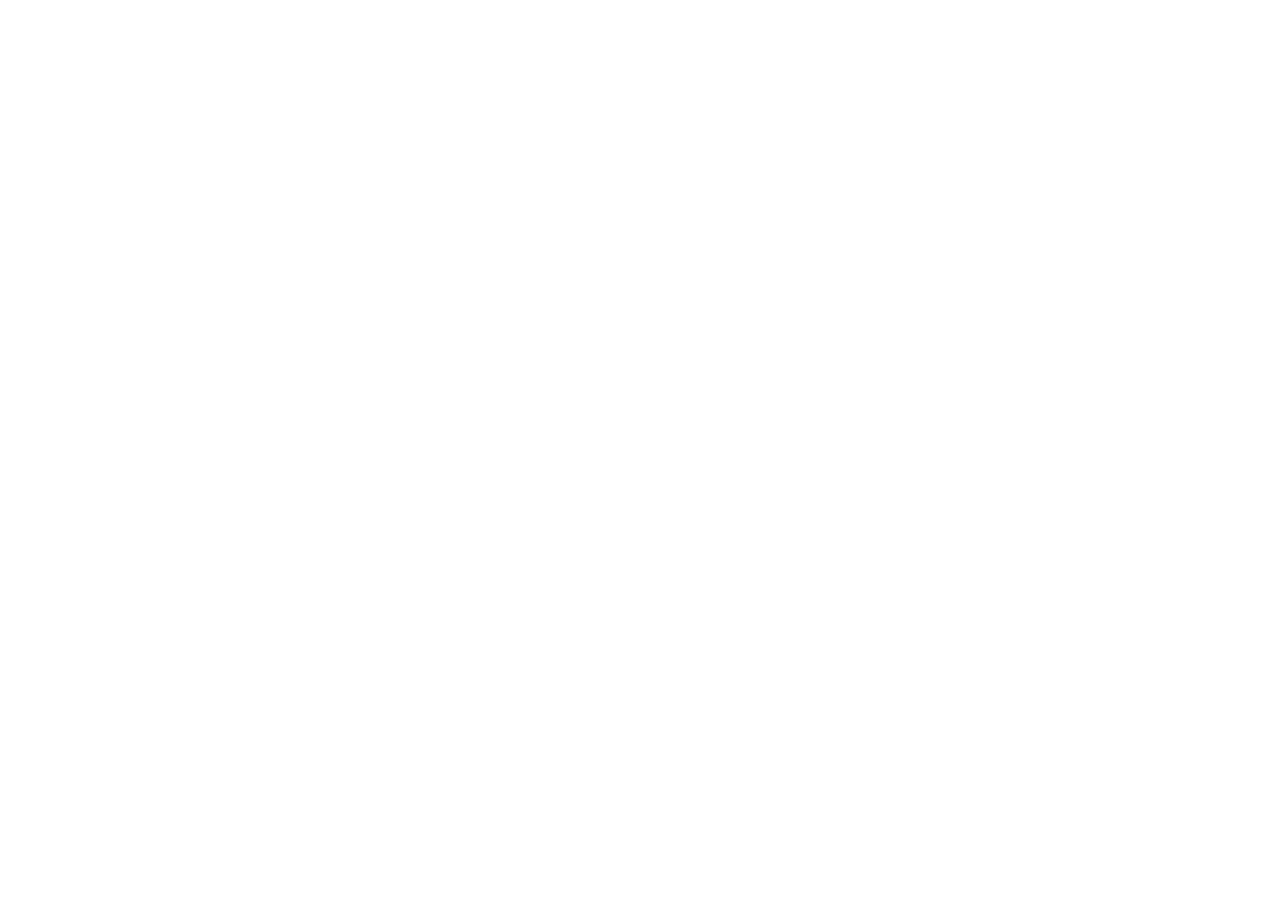
==== projects/github_user_search_app/index.html @ 3b8bc11b "Added the basic setup of github user search app" ====
<!DOCTYPE html>
<html lang="en">
  <head>
    <meta charset="UTF-8" />
    <meta name="viewport" content="width=device-width, initial-scale=1.0" />
    <title>Github User Search App</title>
    <link rel="preconnect" href="https://fonts.googleapis.com" />
    <link rel="preconnect" href="https://fonts.gstatic.com" crossorigin />
    <link
      href="https://fonts.googleapis.com/css2?family=Space+Mono:wght@400;700&display=swap"
      rel="stylesheet"
    />
    <link rel="stylesheet" href="./app.css" type="text/css" />
  </head>
  <body>
    <script src="./app.js" async></script>
  </body>
</html>
---- projects/github_user_search_app/app.css ----
* {
  padding: 0;
  margin: 0;
  box-sizing: border-box;
  font-family: "Space Mono", monospace;
}

:root {
  /* Colors */
  --color-5: #f6f8ff;
  --color-6: #fefefe;

  /* Sizes */
  --heading-size-1: 26px;
  --heading-size-2: 22px;
  --heading-size-3: 16px;
  --heading-size-4: 13px;
  --heading-line-size-1: 38px;
  --heading-line-size-2: 33px;
  --heading-line-size-3: 24px;
  --heading-line-size-4: 20px;
  --text-size: 15px;
  --text-line: 25px;
}

@media (prefers-color-scheme: light) {
  :root {
    --color-1: #0079ff;
    --color-2: #697c9a;
    --color-3: #4b6a9b;
    --color-4: #2b3442;
  }
}

@media (prefers-color-scheme: dark) {
  :root {
    --color-1: #0079ff;
    --color-2: #ffffff;
    --color-3: #141d2f;
    --color-4: #1e2a47;
  }
}

h1,
h2 {
  /* Bold */
  font-weight: 700;
}
h3,
h4,
p,
a {
  /* Regular */
  font-weight: 400;
}
h1 {
  font-size: var(--heading-size-1);
  line-height: var(--heading-line-size-1);
}
h2 {
  font-size: var(--heading-size-2);
  line-height: var(--heading-line-size-2);
}
h3 {
  font-size: var(--heading-size-3);
  line-height: var(--heading-line-size-3);
}
h4 {
  font-size: var(--heading-size-4);
  line-height: var(--heading-line-size-4);
}
p,
a {
  font-size: var(--text-size);
  line-height: var(--text-line);
}
a:hover {
  border-bottom: 1px solid var(--color-2);
}
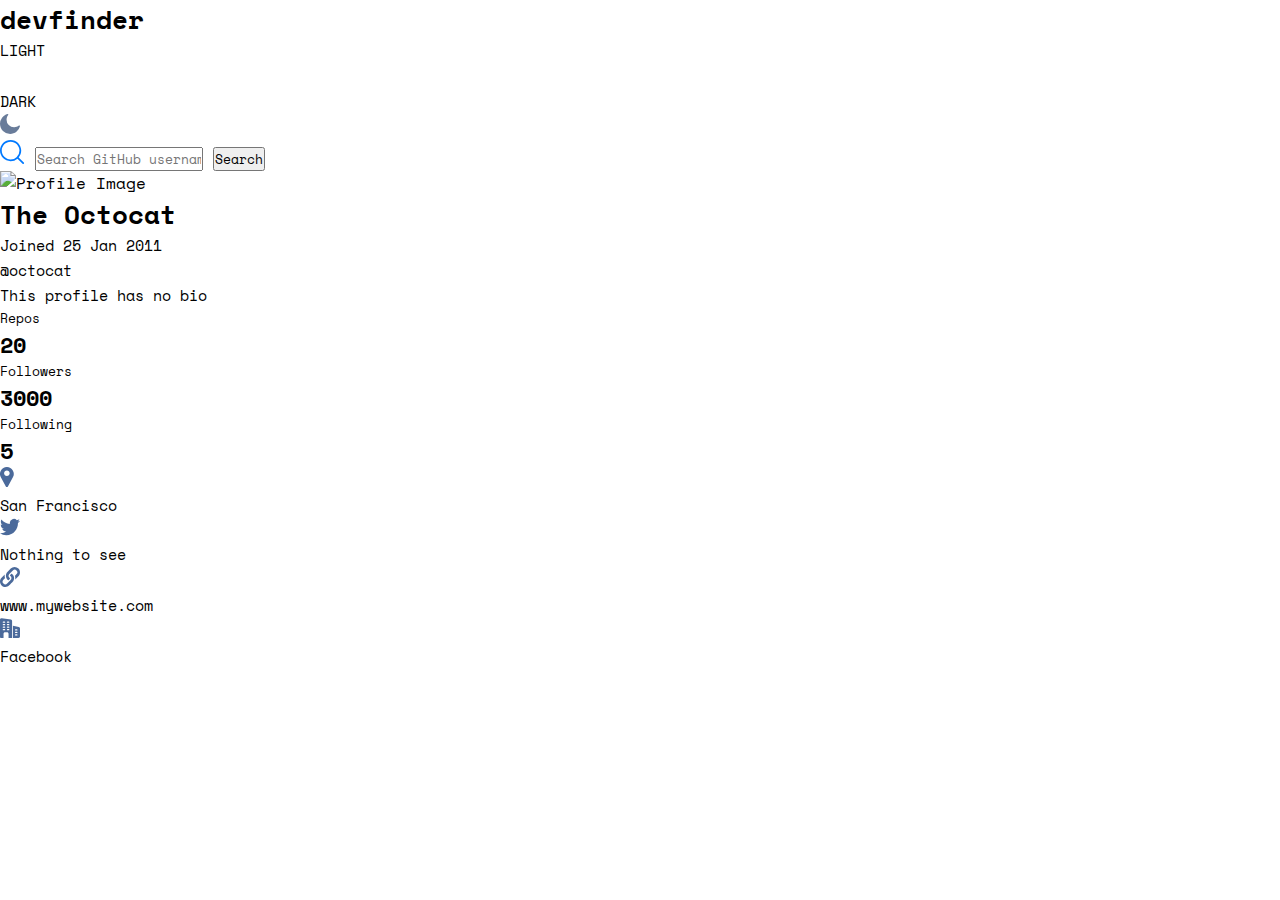
==== commit 277026c8: "Added HTML structure of the github user search app" ====
--- a/projects/github_user_search_app/index.html
+++ b/projects/github_user_search_app/index.html
@@ -13,6 +13,71 @@
     <link rel="stylesheet" href="./app.css" type="text/css" />
   </head>
   <body>
+    <section>
+      <header>
+        <h1>devfinder</h1>
+        <span class="design">
+          <span class="design__light__mode">
+            <p>LIGHT</p>
+            <img alt="LIGHT MODE" src="./assets/icon-sun.svg" />
+          </span>
+          <span class="design__dark__mode">
+            <p>DARK</p>
+            <img alt="DARK MODE" src="./assets/icon-moon.svg" />
+          </span>
+        </span>
+      </header>
+      <nav>
+        <img alt="Search" src="./assets/icon-search.svg" />
+        <input type="text" placeholder="Search GitHub username…" />
+        <button>Search</button>
+      </nav>
+      <main>
+        <img alt="Profile Image" src="" />
+        <span class="profile">
+          <span class="profile__bio">
+            <span class="profile__bio__header">
+              <h1>The Octocat</h1>
+              <p>Joined 25 Jan 2011</p>
+            </span>
+            <p>@octocat</p>
+            <p>This profile has no bio</p>
+          </span>
+          <span class="profile__metrics">
+            <span class="profile__metrics__card">
+              <h4>Repos</h4>
+              <h2>20</h2>
+            </span>
+            <span class="profile__metrics__card">
+              <h4>Followers</h4>
+              <h2>3000</h2>
+            </span>
+            <span class="profile__metrics__card">
+              <h4>Following</h4>
+              <h2>5</h2>
+            </span>
+          </span>
+          <span class="profile__details">
+            <span class="profile__details__card">
+              <img alt="" src="./assets/icon-location.svg" />
+              <p>San Francisco</p>
+            </span>
+            <span class="profile__details__card">
+              <img alt="" src="./assets/icon-twitter.svg" />
+              <p>Nothing to see</p>
+            </span>
+            <span class="profile__details__card">
+              <img alt="" src="./assets/icon-website.svg" />
+              <p>www.mywebsite.com</p>
+            </span>
+            <span class="profile__details__card">
+              <img alt="" src="./assets/icon-company.svg" />
+              <p>Facebook</p>
+            </span>
+          </span>
+        </span>
+      </main>
+    </section>
     <script src="./app.js" async></script>
   </body>
 </html>
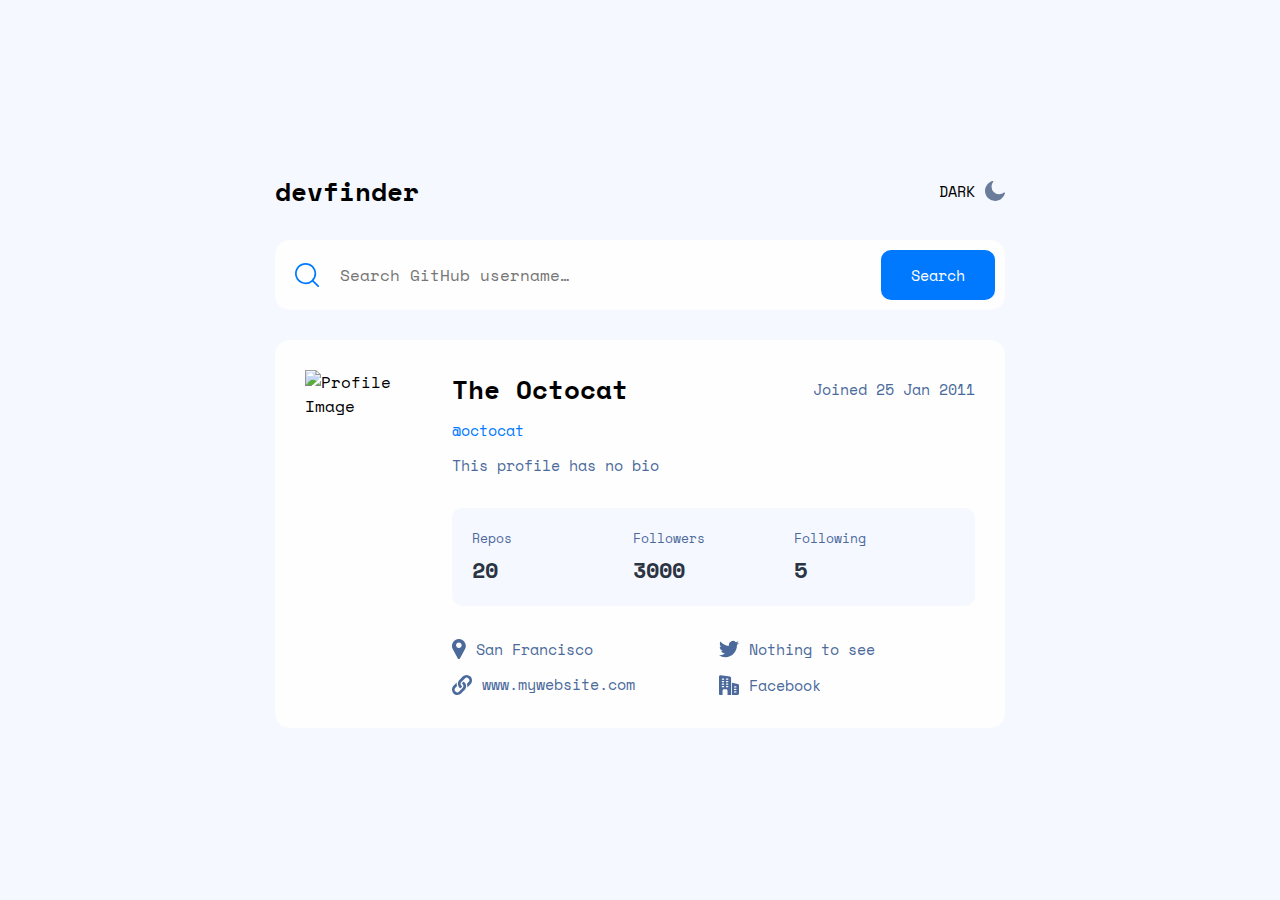
==== commit a1e188ff: "Added the CSS styles fro the github user search app" ====
--- a/projects/github_user_search_app/index.html
+++ b/projects/github_user_search_app/index.html
@@ -13,7 +13,7 @@
     <link rel="stylesheet" href="./app.css" type="text/css" />
   </head>
   <body>
-    <section>
+    <section id="main__section">
       <header>
         <h1>devfinder</h1>
         <span class="design">
@@ -28,19 +28,23 @@
         </span>
       </header>
       <nav>
-        <img alt="Search" src="./assets/icon-search.svg" />
-        <input type="text" placeholder="Search GitHub username…" />
+        <span>
+          <img alt="Search" src="./assets/icon-search.svg" />
+          <input type="text" placeholder="Search GitHub username…" />
+        </span>
         <button>Search</button>
       </nav>
       <main>
-        <img alt="Profile Image" src="" />
+        <span class="profile__image">
+          <img alt="Profile Image" src="" />
+        </span>
         <span class="profile">
           <span class="profile__bio">
             <span class="profile__bio__header">
               <h1>The Octocat</h1>
               <p>Joined 25 Jan 2011</p>
             </span>
-            <p>@octocat</p>
+            <p class="profile__bio__header__name">@octocat</p>
             <p>This profile has no bio</p>
           </span>
           <span class="profile__metrics">
@@ -68,7 +72,7 @@
             </span>
             <span class="profile__details__card">
               <img alt="" src="./assets/icon-website.svg" />
-              <p>www.mywebsite.com</p>
+              <a href="">www.mywebsite.com</a>
             </span>
             <span class="profile__details__card">
               <img alt="" src="./assets/icon-company.svg" />
--- a/projects/github_user_search_app/app.css
+++ b/projects/github_user_search_app/app.css
@@ -6,10 +6,6 @@
 }
 
 :root {
-  /* Colors */
-  --color-5: #f6f8ff;
-  --color-6: #fefefe;
-
   /* Sizes */
   --heading-size-1: 26px;
   --heading-size-2: 22px;
@@ -21,14 +17,22 @@
   --heading-line-size-4: 20px;
   --text-size: 15px;
   --text-line: 25px;
+
+  /* Spaces */
+  --space-1: 30px;
+  --space-2: 20px;
+  --space-3: 10px;
+  --space-4: 5px;
 }
 
 @media (prefers-color-scheme: light) {
   :root {
     --color-1: #0079ff;
-    --color-2: #697c9a;
-    --color-3: #4b6a9b;
+    --color-2: #4b6a9b;
+    --color-3: #697c9a;
     --color-4: #2b3442;
+    --background-color-1: #f6f8ff;
+    --background-color-2: #fefefe;
   }
 }
 
@@ -38,6 +42,8 @@
     --color-2: #ffffff;
     --color-3: #141d2f;
     --color-4: #1e2a47;
+    --background-color-1: #141d2f;
+    --background-color-2: #1e2a47;
   }
 }
 
@@ -49,7 +55,8 @@
 h3,
 h4,
 p,
-a {
+a,
+button {
   /* Regular */
   font-weight: 400;
 }
@@ -61,7 +68,8 @@
   font-size: var(--heading-size-2);
   line-height: var(--heading-line-size-2);
 }
-h3 {
+h3,
+input {
   font-size: var(--heading-size-3);
   line-height: var(--heading-line-size-3);
 }
@@ -70,10 +78,186 @@
   line-height: var(--heading-line-size-4);
 }
 p,
-a {
+a,
+button {
   font-size: var(--text-size);
   line-height: var(--text-line);
 }
+a {
+  text-decoration: none;
+  color: inherit;
+  border-bottom: 1px solid transparent;
+}
 a:hover {
-  border-bottom: 1px solid var(--color-2);
-}
+  border-color: var(--color-2);
+}
+
+body {
+  display: flex;
+  align-items: center;
+  justify-content: center;
+  width: 100vw;
+  min-height: 100vh;
+  background: var(--background-color-1);
+}
+
+#main__section {
+  display: flex;
+  flex-direction: column;
+  gap: var(--space-1);
+  width: 730px;
+}
+
+#main__section header {
+  display: flex;
+  align-items: center;
+  justify-content: space-between;
+}
+
+#main__section header .design  .design__light__mode,
+#main__section header .design  .design__dark__mode {
+  display: flex;
+  align-items: center;
+  gap: var(--space-3);
+  cursor: pointer;
+}
+#main__section header .design .design__light__mode {
+  display: none;
+}
+
+#main__section nav {
+  display: flex;
+  justify-content: space-between;
+  background: var(--background-color-2);
+  padding: var(--space-3);
+  border-radius: 15px;
+  gap: var(--space-3);
+}
+
+#main__section nav span {
+  display: flex;
+  align-items: center;
+  gap: calc(var(--space-3) * 2);
+  width: 100%;
+  padding-left: var(--space-3);
+}
+
+#main__section nav span input {
+  background: none;
+  appearance: none;
+  border: none;
+  outline: none;
+  width: 100%;
+}
+
+#main__section nav button {
+  background: var(--color-1);
+  border: none;
+  outline: none;
+  appearance: none;
+  color: #fff;
+  height: 50px;
+  padding: 0 var(--space-1);
+  border-radius: 10px;
+  transition: 0.2s ease-in-out;
+}
+
+#main__section nav button:hover {
+  background: #2389ff;
+}
+
+#main__section nav button:active {
+  transform: scale(0.9);
+}
+
+#main__section main {
+  display: flex;
+  padding: var(--space-1);
+  background: var(--background-color-2);
+  border-radius: 15px;
+  gap: var(--space-1);
+}
+
+#main__section .profile__image {
+  width: 117px;
+  height: 117px;
+  min-width: 117px;
+  min-height: 117px;
+  border-radius: 50%;
+}
+
+#main__section .profile__image img {
+  width: 100%;
+  height: 100%;
+  object-fit: cover;
+}
+
+#main__section main .profile {
+  display: flex;
+  flex-direction: column;
+  gap: var(--space-1);
+  width: 100%;
+}
+
+#main__section main .profile .profile__bio {
+  display: flex;
+  flex-direction: column;
+  gap: var(--space-3);
+  width: 100%;
+}
+
+#main__section main .profile .profile__bio p:nth-child(3),
+#main__section main .profile .profile__bio p:nth-child(2) {
+  color: var(--color-2);
+}
+
+#main__section main .profile .profile__bio .profile__bio__header__name {
+  color: var(--color-1) !important;
+}
+
+#main__section main .profile .profile__bio .profile__bio__header {
+  display: flex;
+  align-items: center;
+  justify-content: space-between;
+  width: 100%;
+}
+
+#main__section main .profile .profile__metrics {
+  display: grid;
+  grid-template-columns: 1fr 1fr 1fr;
+  padding: var(--space-2);
+  border-radius: 10px;
+  background: var(--background-color-1);
+}
+
+#main__section main .profile .profile__metrics .profile__metrics__card {
+  display: flex;
+  flex-direction: column;
+  gap: var(--space-4);
+}
+
+#main__section main .profile .profile__metrics .profile__metrics__card h4 {
+  color: var(--color-2);
+}
+
+#main__section main .profile .profile__metrics .profile__metrics__card h2 {
+  color: var(--color-4);
+}
+
+#main__section main .profile .profile__details {
+  display: grid;
+  grid-template-columns: 1fr 1fr;
+  grid-template-rows: 1fr 1fr;
+  gap: var(--space-3);
+}
+
+#main__section main .profile .profile__details .profile__details__card {
+  display: flex;
+  align-items: center;
+  gap: var(--space-3);
+}
+
+#main__section main .profile .profile__details .profile__details__card p,
+#main__section main .profile .profile__details .profile__details__card a {
+  color: var(--color-2);
+}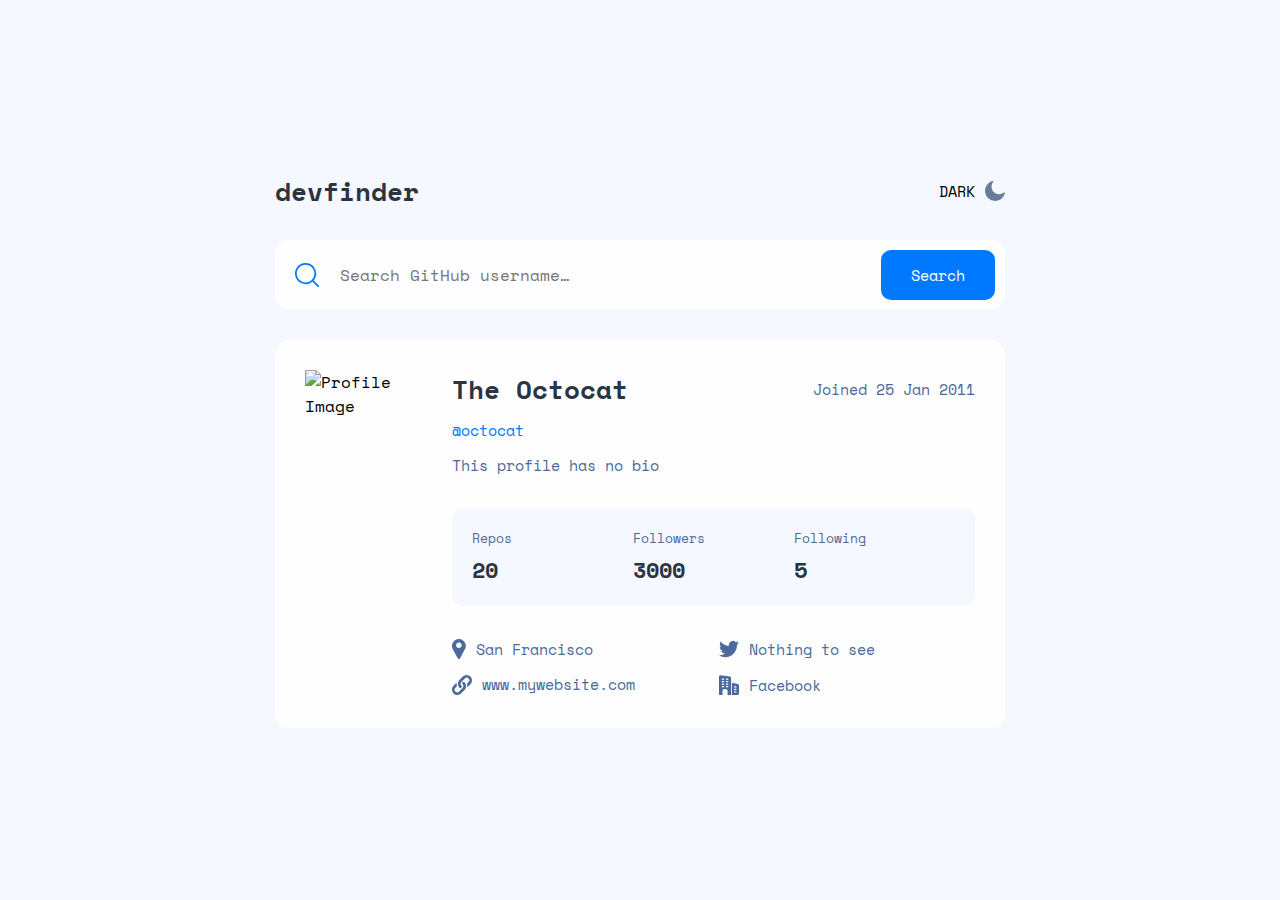
==== commit 4b47f8f0: "Added js for github user search app" ====
--- a/projects/github_user_search_app/index.html
+++ b/projects/github_user_search_app/index.html
@@ -13,7 +13,7 @@
     <link rel="stylesheet" href="./app.css" type="text/css" />
   </head>
   <body>
-    <section id="main__section">
+    <section id="section">
       <header>
         <h1>devfinder</h1>
         <span class="design">
@@ -45,38 +45,42 @@
               <p>Joined 25 Jan 2011</p>
             </span>
             <p class="profile__bio__header__name">@octocat</p>
-            <p>This profile has no bio</p>
+            <p class="profile__bio__header__description">
+              This profile has no bio
+            </p>
           </span>
           <span class="profile__metrics">
             <span class="profile__metrics__card">
               <h4>Repos</h4>
-              <h2>20</h2>
+              <h2 class="profile__metrics__card__repositories">20</h2>
             </span>
             <span class="profile__metrics__card">
               <h4>Followers</h4>
-              <h2>3000</h2>
+              <h2 class="profile__metrics__card__followers">3000</h2>
             </span>
             <span class="profile__metrics__card">
               <h4>Following</h4>
-              <h2>5</h2>
+              <h2 class="profile__metrics__card__following">5</h2>
             </span>
           </span>
           <span class="profile__details">
             <span class="profile__details__card">
               <img alt="" src="./assets/icon-location.svg" />
-              <p>San Francisco</p>
+              <p class="profile__details__card__location">San Francisco</p>
             </span>
             <span class="profile__details__card">
               <img alt="" src="./assets/icon-twitter.svg" />
-              <p>Nothing to see</p>
+              <p class="profile__details__card__twitter">Nothing to see</p>
             </span>
             <span class="profile__details__card">
               <img alt="" src="./assets/icon-website.svg" />
-              <a href="">www.mywebsite.com</a>
+              <a href="" class="profile__details__card__website"
+                >www.mywebsite.com</a
+              >
             </span>
             <span class="profile__details__card">
               <img alt="" src="./assets/icon-company.svg" />
-              <p>Facebook</p>
+              <p class="profile__details__card__company">Facebook</p>
             </span>
           </span>
         </span>
--- a/projects/github_user_search_app/app.css
+++ b/projects/github_user_search_app/app.css
@@ -41,7 +41,7 @@
     --color-1: #0079ff;
     --color-2: #ffffff;
     --color-3: #141d2f;
-    --color-4: #1e2a47;
+    --color-4: #fff;
     --background-color-1: #141d2f;
     --background-color-2: #1e2a47;
   }
@@ -101,31 +101,35 @@
   background: var(--background-color-1);
 }
 
-#main__section {
+#section {
   display: flex;
   flex-direction: column;
   gap: var(--space-1);
   width: 730px;
 }
 
-#main__section header {
+#section header {
   display: flex;
   align-items: center;
   justify-content: space-between;
 }
 
-#main__section header .design  .design__light__mode,
-#main__section header .design  .design__dark__mode {
+#section header h1 {
+  color: var(--color-4);
+}
+
+#section header .design  .design__light__mode,
+#section header .design  .design__dark__mode {
   display: flex;
   align-items: center;
   gap: var(--space-3);
   cursor: pointer;
 }
-#main__section header .design .design__light__mode {
+#section header .design .design__light__mode {
   display: none;
 }
 
-#main__section nav {
+#section nav {
   display: flex;
   justify-content: space-between;
   background: var(--background-color-2);
@@ -134,7 +138,7 @@
   gap: var(--space-3);
 }
 
-#main__section nav span {
+#section nav span {
   display: flex;
   align-items: center;
   gap: calc(var(--space-3) * 2);
@@ -142,7 +146,7 @@
   padding-left: var(--space-3);
 }
 
-#main__section nav span input {
+#section nav span input {
   background: none;
   appearance: none;
   border: none;
@@ -150,7 +154,7 @@
   width: 100%;
 }
 
-#main__section nav button {
+#section nav button {
   background: var(--color-1);
   border: none;
   outline: none;
@@ -162,15 +166,15 @@
   transition: 0.2s ease-in-out;
 }
 
-#main__section nav button:hover {
+#section nav button:hover {
   background: #2389ff;
 }
 
-#main__section nav button:active {
+#section nav button:active {
   transform: scale(0.9);
 }
 
-#main__section main {
+#section main {
   display: flex;
   padding: var(--space-1);
   background: var(--background-color-2);
@@ -178,7 +182,7 @@
   gap: var(--space-1);
 }
 
-#main__section .profile__image {
+#section .profile__image {
   width: 117px;
   height: 117px;
   min-width: 117px;
@@ -186,43 +190,47 @@
   border-radius: 50%;
 }
 
-#main__section .profile__image img {
+#section .profile__image img {
   width: 100%;
   height: 100%;
   object-fit: cover;
 }
 
-#main__section main .profile {
+#section main .profile {
   display: flex;
   flex-direction: column;
   gap: var(--space-1);
   width: 100%;
 }
 
-#main__section main .profile .profile__bio {
-  display: flex;
-  flex-direction: column;
-  gap: var(--space-3);
-  width: 100%;
-}
-
-#main__section main .profile .profile__bio p:nth-child(3),
-#main__section main .profile .profile__bio p:nth-child(2) {
+#section main .profile .profile__bio {
+  display: flex;
+  flex-direction: column;
+  gap: var(--space-3);
+  width: 100%;
+}
+
+#section main .profile .profile__bio p:nth-child(3),
+#section main .profile .profile__bio p:nth-child(2) {
   color: var(--color-2);
 }
 
-#main__section main .profile .profile__bio .profile__bio__header__name {
+#section main .profile .profile__bio .profile__bio__header__name {
   color: var(--color-1) !important;
 }
 
-#main__section main .profile .profile__bio .profile__bio__header {
+#section main .profile .profile__bio .profile__bio__header {
   display: flex;
   align-items: center;
   justify-content: space-between;
   width: 100%;
 }
 
-#main__section main .profile .profile__metrics {
+#section main .profile .profile__bio .profile__bio__header h1 {
+  color: var(--color-4);
+}
+
+#section main .profile .profile__metrics {
   display: grid;
   grid-template-columns: 1fr 1fr 1fr;
   padding: var(--space-2);
@@ -230,34 +238,34 @@
   background: var(--background-color-1);
 }
 
-#main__section main .profile .profile__metrics .profile__metrics__card {
+#section main .profile .profile__metrics .profile__metrics__card {
   display: flex;
   flex-direction: column;
   gap: var(--space-4);
 }
 
-#main__section main .profile .profile__metrics .profile__metrics__card h4 {
+#section main .profile .profile__metrics .profile__metrics__card h4 {
   color: var(--color-2);
 }
 
-#main__section main .profile .profile__metrics .profile__metrics__card h2 {
+#section main .profile .profile__metrics .profile__metrics__card h2 {
   color: var(--color-4);
 }
 
-#main__section main .profile .profile__details {
+#section main .profile .profile__details {
   display: grid;
   grid-template-columns: 1fr 1fr;
   grid-template-rows: 1fr 1fr;
   gap: var(--space-3);
 }
 
-#main__section main .profile .profile__details .profile__details__card {
-  display: flex;
-  align-items: center;
-  gap: var(--space-3);
-}
-
-#main__section main .profile .profile__details .profile__details__card p,
-#main__section main .profile .profile__details .profile__details__card a {
+#section main .profile .profile__details .profile__details__card {
+  display: flex;
+  align-items: center;
+  gap: var(--space-3);
+}
+
+#section main .profile .profile__details .profile__details__card p,
+#section main .profile .profile__details .profile__details__card a {
   color: var(--color-2);
 }